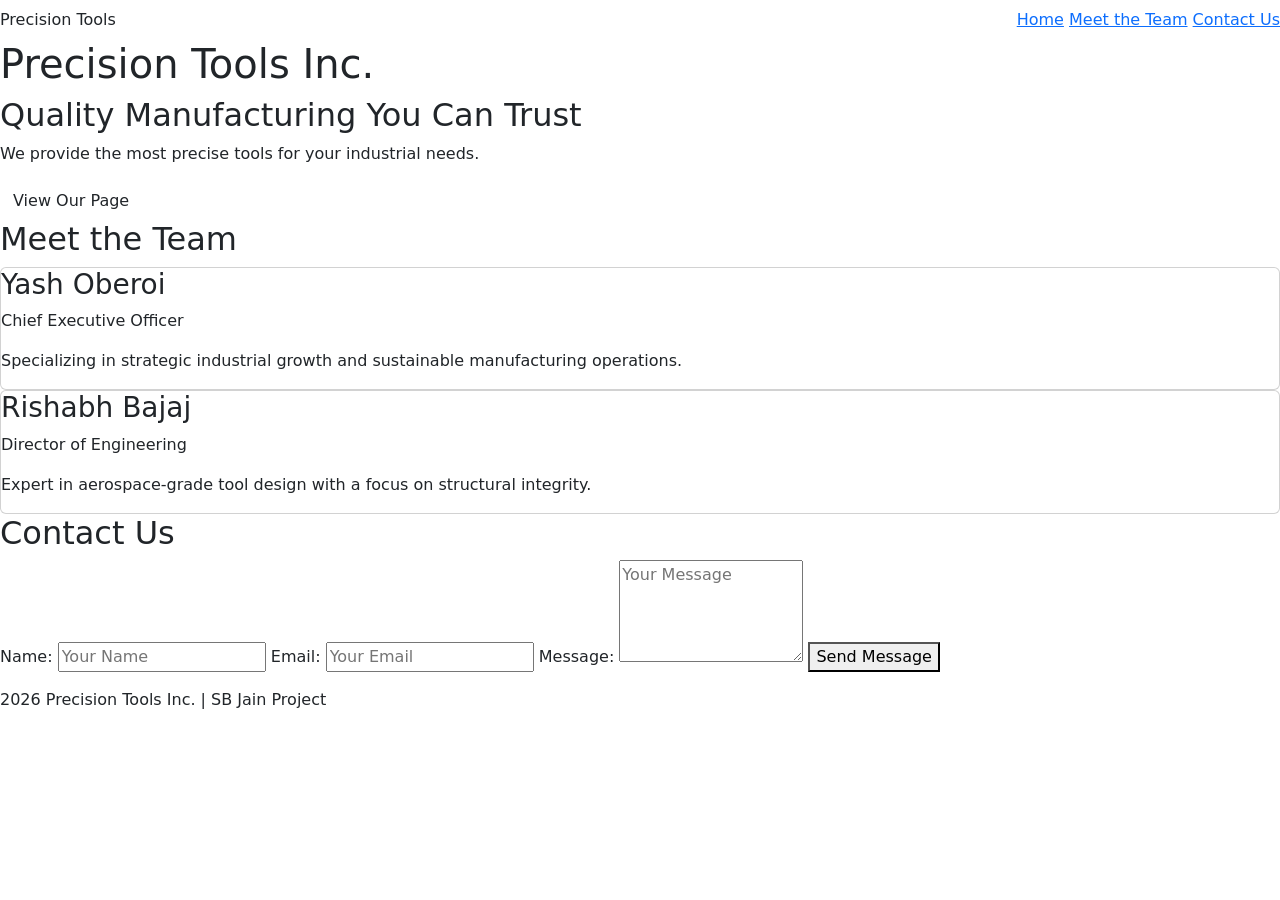
==== index.html @ 56012191 "Replace local stylesheet with Bootstrap CDN link" ====
<html>
<head>
    <title>Precision Tools Inc. | Home</title>
    <link href="https://cdn.jsdelivr.net/npm/bootstrap@5.3.0/dist/css/bootstrap.min.css" rel="stylesheet">
</head>
<body>
<nav class="navbar">
            <div class="logo">Precision Tools</div>
            <div class="links">
<a href="#home">Home</a>
            <a href="#team">Meet the Team</a>
            <a href="#contact">Contact Us</a>
            </div>
            </nav>
<section id="home" class="hero">
            <h1>Precision Tools Inc.</h1>
            <h2>Quality Manufacturing You Can Trust</h2>
<p>We provide the most precise tools for your industrial needs.</p>
            <a href="#contact" class="btn">View Our Page</a>
        </section>
<section id="team" class="team">
            <h2>Meet the Team</h2>
            <div class="card-container">
<div class="card">
                <h3>Yash Oberoi</h3>
                <p>Chief Executive Officer</p>
                <p>Specializing in strategic industrial growth and sustainable manufacturing operations.</p>
            </div>
<div class="card">
                <h3>Rishabh Bajaj</h3>
                <p>Director of Engineering</p>
                <p>Expert in aerospace-grade tool design with a focus on structural integrity.</p>
            </div>
</div>
        </section>
<section id="contact" class="contact">
            <h2>Contact Us</h2>
            <form class="contact-form">
<label for="text">Name:</label>
                <input type="text" placeholder="Your Name" required>
<label for="email">Email:</label>
                <input type="email" placeholder="Your Email" required>
<label for="message">Message:</label>
                <textarea placeholder="Your Message" rows="4"></textarea>
<button type="submit">Send Message</button>
            </form>
        </section>
<footer>
        <p>2026 Precision Tools Inc. | SB Jain Project</p>
    </footer>
</body>
</html>
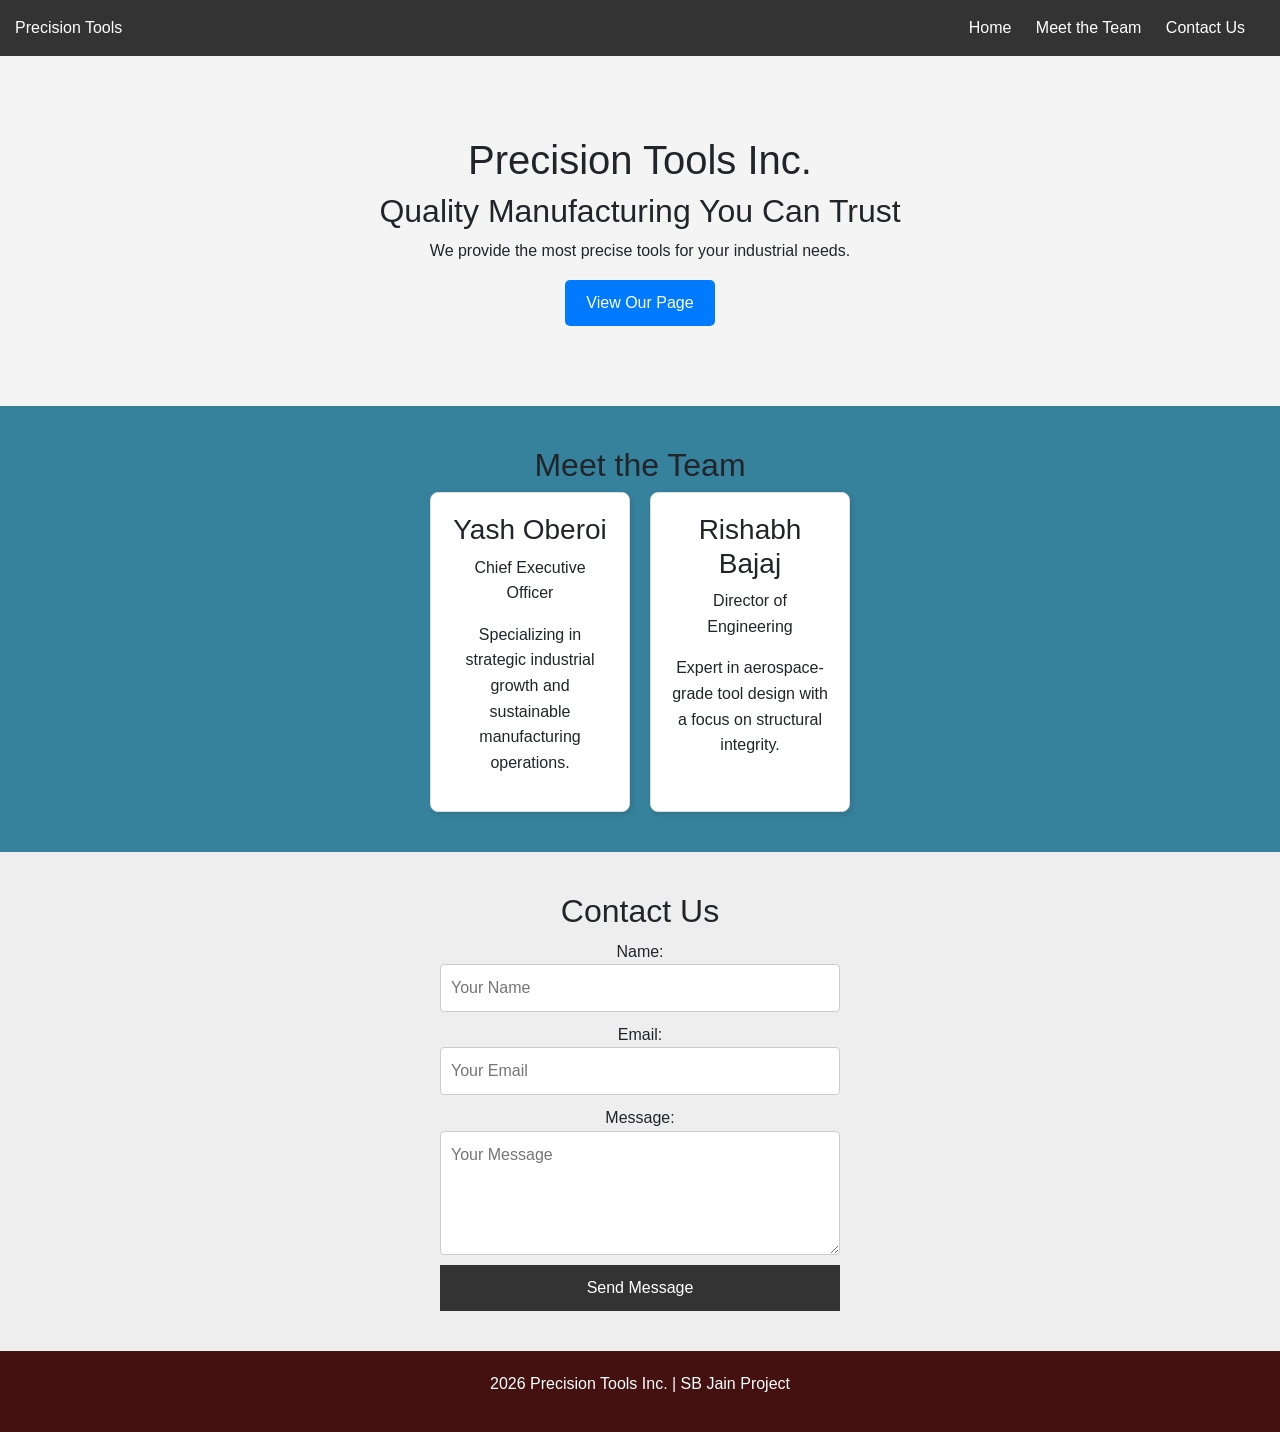
==== commit a12de3b5: "1st commit official" ====
--- a/index.html
+++ b/index.html
@@ -3,6 +3,7 @@
 <head>
     <title>Precision Tools Inc. | Home</title>
     <link href="https://cdn.jsdelivr.net/npm/bootstrap@5.3.0/dist/css/bootstrap.min.css" rel="stylesheet">
+    <link rel="stylesheet" href="style.css">
 </head>
 <body>
 <nav class="navbar">
--- a/style.css
+++ b/style.css
@@ -0,0 +1,184 @@
+body {
+    background-color: rgb(54, 129, 155);
+    margin: 0;
+    font-family: Arial, sans-serif;
+    line-height: 1.6;
+}
+.navbar {
+    background-color: #333;
+    padding: 15px;
+    position: sticky;
+    top: 0;
+    display: flex;
+    justify-content: space-between;
+    align-items: center;
+    color: white;
+    z-index: 100;
+}
+.navbar .links a {
+    color: white;
+    text-decoration: none;
+    margin-right: 20px;
+}
+
+
+.hero {
+    background-color: #f4f4f4;
+    padding: 80px 20px;
+    text-align: center;
+}
+
+.btn {
+    background-color: #007bff;
+    color: white;
+    padding: 10px 20px;
+    text-decoration: none;
+    border-radius: 5px;
+}
+
+.team {
+    padding: 40px;
+    text-align: center;
+}
+
+.card-container {
+    display: flex;
+    justify-content: center;
+    gap: 20px;
+}
+
+.card {
+    border: 1px solid #ddd;
+    padding: 20px;
+    width: 200px;
+    border-radius: 8px;
+    background-color: white;
+    box-shadow: 2px 2px 5px rgba(0,0,0,0.1);
+}
+
+.contact {
+    background-color: #eee;
+    padding: 40px;
+    text-align: center;
+}
+
+.contact-form {
+    max-width: 400px;
+    margin: 0 auto;
+}
+
+.contact-form input, .contact-form textarea {
+    width: 100%;
+    padding: 10px;
+    margin-bottom: 10px;
+    border: 1px solid #ccc;
+    border-radius: 4px;
+}
+
+.contact-form button {
+    background-color: #333;
+    color: white;
+    padding: 10px;
+    width: 100%;
+    border: none;
+    cursor: pointer;
+}
+
+footer {
+    text-align: center;
+    padding: 20px;
+    background-color: #441010;
+    color: white;
+}
+body {
+    background-color: rgb(54, 129, 155);
+    margin: 0;
+    font-family: Arial, sans-serif;
+    line-height: 1.6;
+}
+.navbar {
+    background-color: #333;
+    padding: 15px;
+    position: sticky;
+    top: 0;
+    display: flex;
+    justify-content: space-between;
+    align-items: center;
+    color: white;
+    z-index: 100;
+}
+.navbar .links a {
+    color: white;
+    text-decoration: none;
+    margin-right: 20px;
+}
+
+
+.hero {
+    background-color: #f4f4f4;
+    padding: 80px 20px;
+    text-align: center;
+}
+
+.btn {
+    background-color: #007bff;
+    color: white;
+    padding: 10px 20px;
+    text-decoration: none;
+    border-radius: 5px;
+}
+
+.team {
+    padding: 40px;
+    text-align: center;
+}
+
+.card-container {
+    display: flex;
+    justify-content: center;
+    gap: 20px;
+}
+
+.card {
+    border: 1px solid #ddd;
+    padding: 20px;
+    width: 200px;
+    border-radius: 8px;
+    background-color: white;
+    box-shadow: 2px 2px 5px rgba(0,0,0,0.1);
+}
+
+.contact {
+    background-color: #eee;
+    padding: 40px;
+    text-align: center;
+}
+
+.contact-form {
+    max-width: 400px;
+    margin: 0 auto;
+}
+
+.contact-form input, .contact-form textarea {
+    width: 100%;
+    padding: 10px;
+    margin-bottom: 10px;
+    border: 1px solid #ccc;
+    border-radius: 4px;
+}
+
+.contact-form button {
+    background-color: #333;
+    color: white;
+    padding: 10px;
+    width: 100%;
+    border: none;
+    cursor: pointer;
+}
+
+footer {
+    text-align: center;
+    padding: 20px;
+    background-color: #441010;
+    color: white;
+}
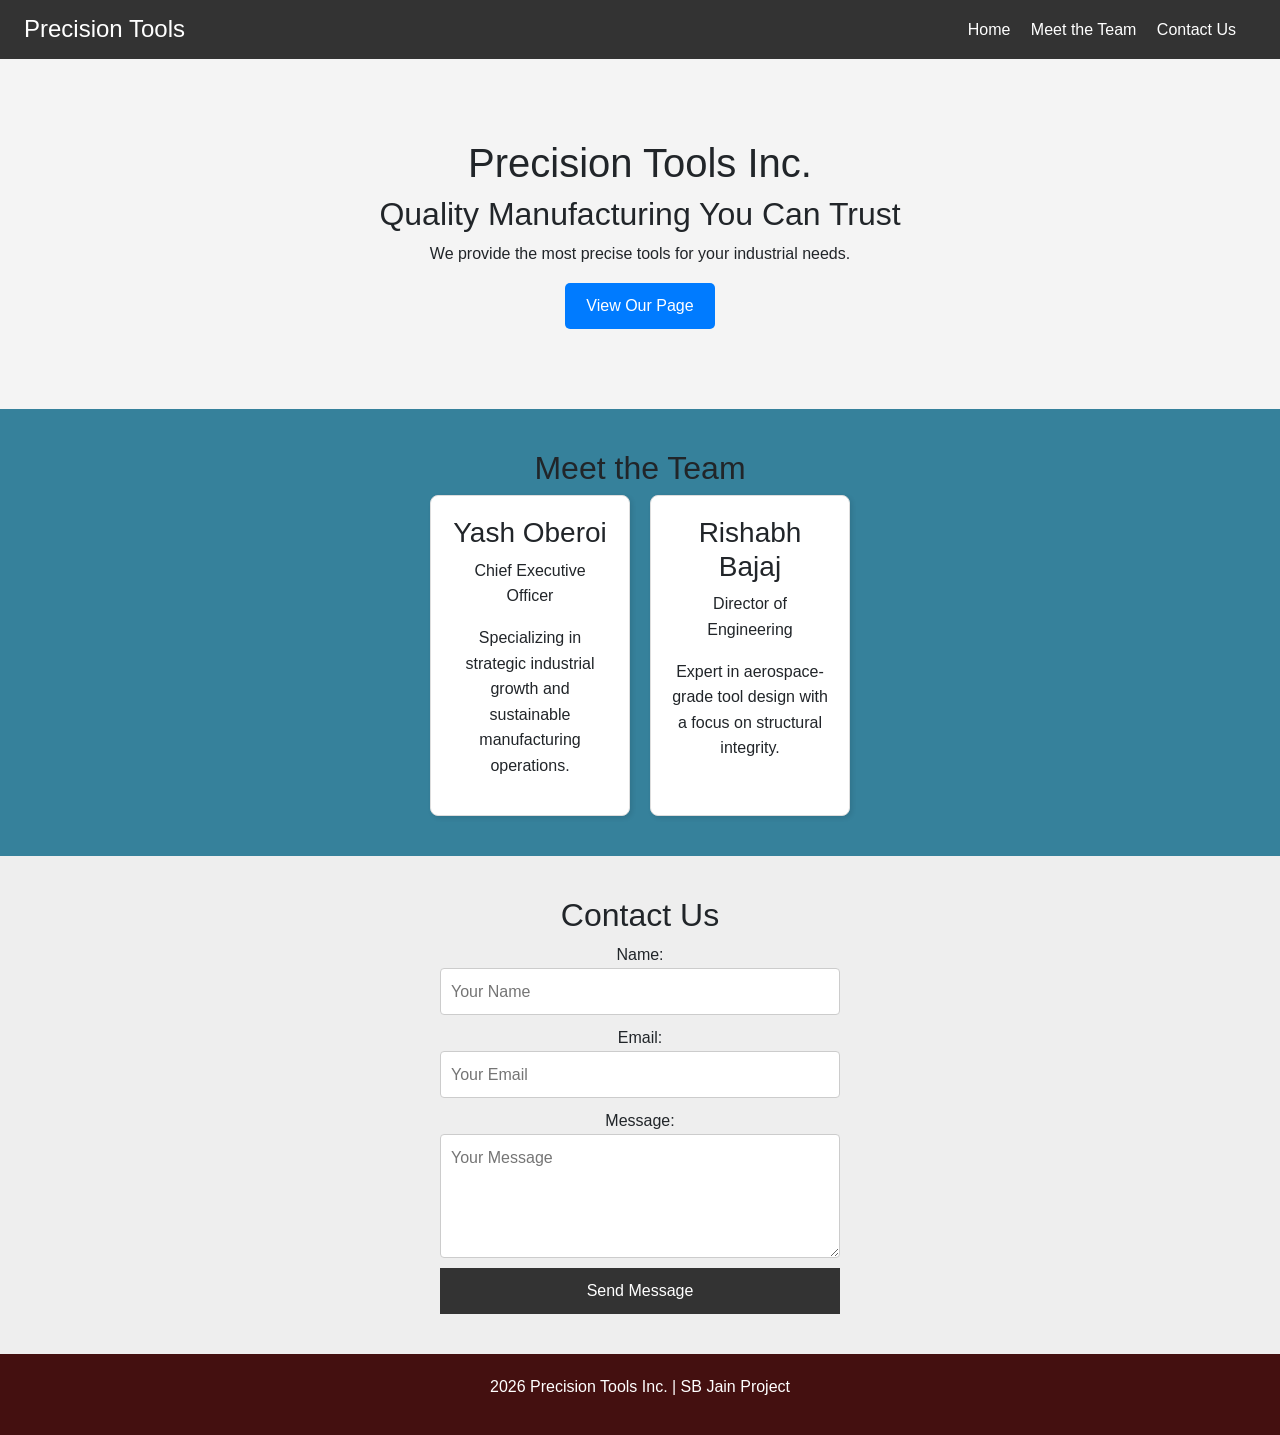
==== commit bea2121e: "Revamp navbar with Bootstrap classes and styles" ====
--- a/index.html
+++ b/index.html
@@ -6,14 +6,14 @@
     <link rel="stylesheet" href="style.css">
 </head>
 <body>
-<nav class="navbar">
-            <div class="logo">Precision Tools</div>
-            <div class="links">
-<a href="#home">Home</a>
-            <a href="#team">Meet the Team</a>
-            <a href="#contact">Contact Us</a>
-            </div>
-            </nav>
+<nav class="navbar d-flex justify-content-between align-items-center px-4">
+        <div class="logo h4 mb-0">Precision Tools</div>
+        <div class="links">
+            <a href="#home" class="text-white text-decoration-none me-3">Home</a>
+            <a href="#team" class="text-white text-decoration-none me-3">Meet the Team</a>
+            <a href="#contact" class="text-white text-decoration-none">Contact Us</a>
+        </div>
+    </nav>
 <section id="home" class="hero">
             <h1>Precision Tools Inc.</h1>
             <h2>Quality Manufacturing You Can Trust</h2>
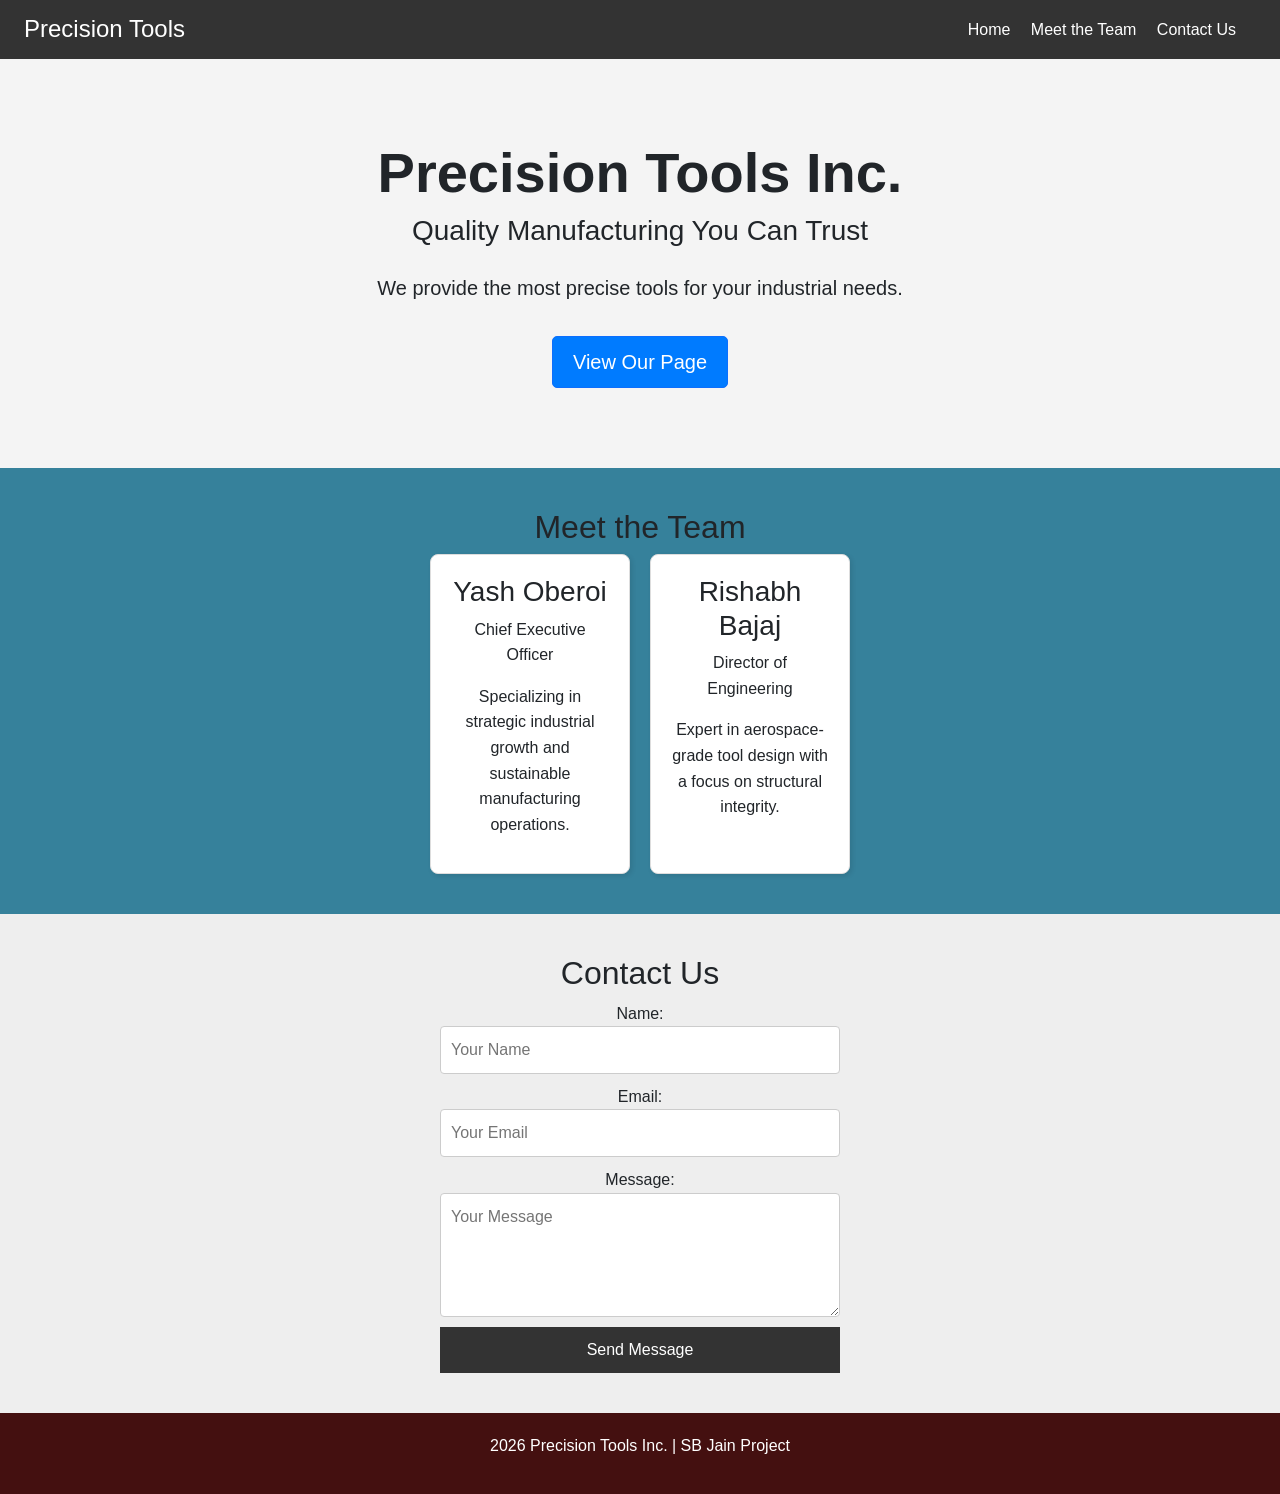
==== commit 72e57cbf: "Enhance hero section with improved styling and classes" ====
--- a/index.html
+++ b/index.html
@@ -14,12 +14,13 @@
             <a href="#contact" class="text-white text-decoration-none">Contact Us</a>
         </div>
     </nav>
-<section id="home" class="hero">
-            <h1>Precision Tools Inc.</h1>
-            <h2>Quality Manufacturing You Can Trust</h2>
-<p>We provide the most precise tools for your industrial needs.</p>
-            <a href="#contact" class="btn">View Our Page</a>
-        </section>
+<section id="home" class="hero container-fluid d-flex flex-column align-items-center justify-content-center">
+        <h1 class="display-4 fw-bold">Precision Tools Inc.</h1>
+        <h2 class="h3 mb-4">Quality Manufacturing You Can Trust</h2>
+        <p class="lead">We provide the most precise tools for your industrial needs.</p>
+        <a href="#contact" class="btn btn-primary btn-lg mt-3">View Our Page</a>
+    </section>
+
 <section id="team" class="team">
             <h2>Meet the Team</h2>
             <div class="card-container">
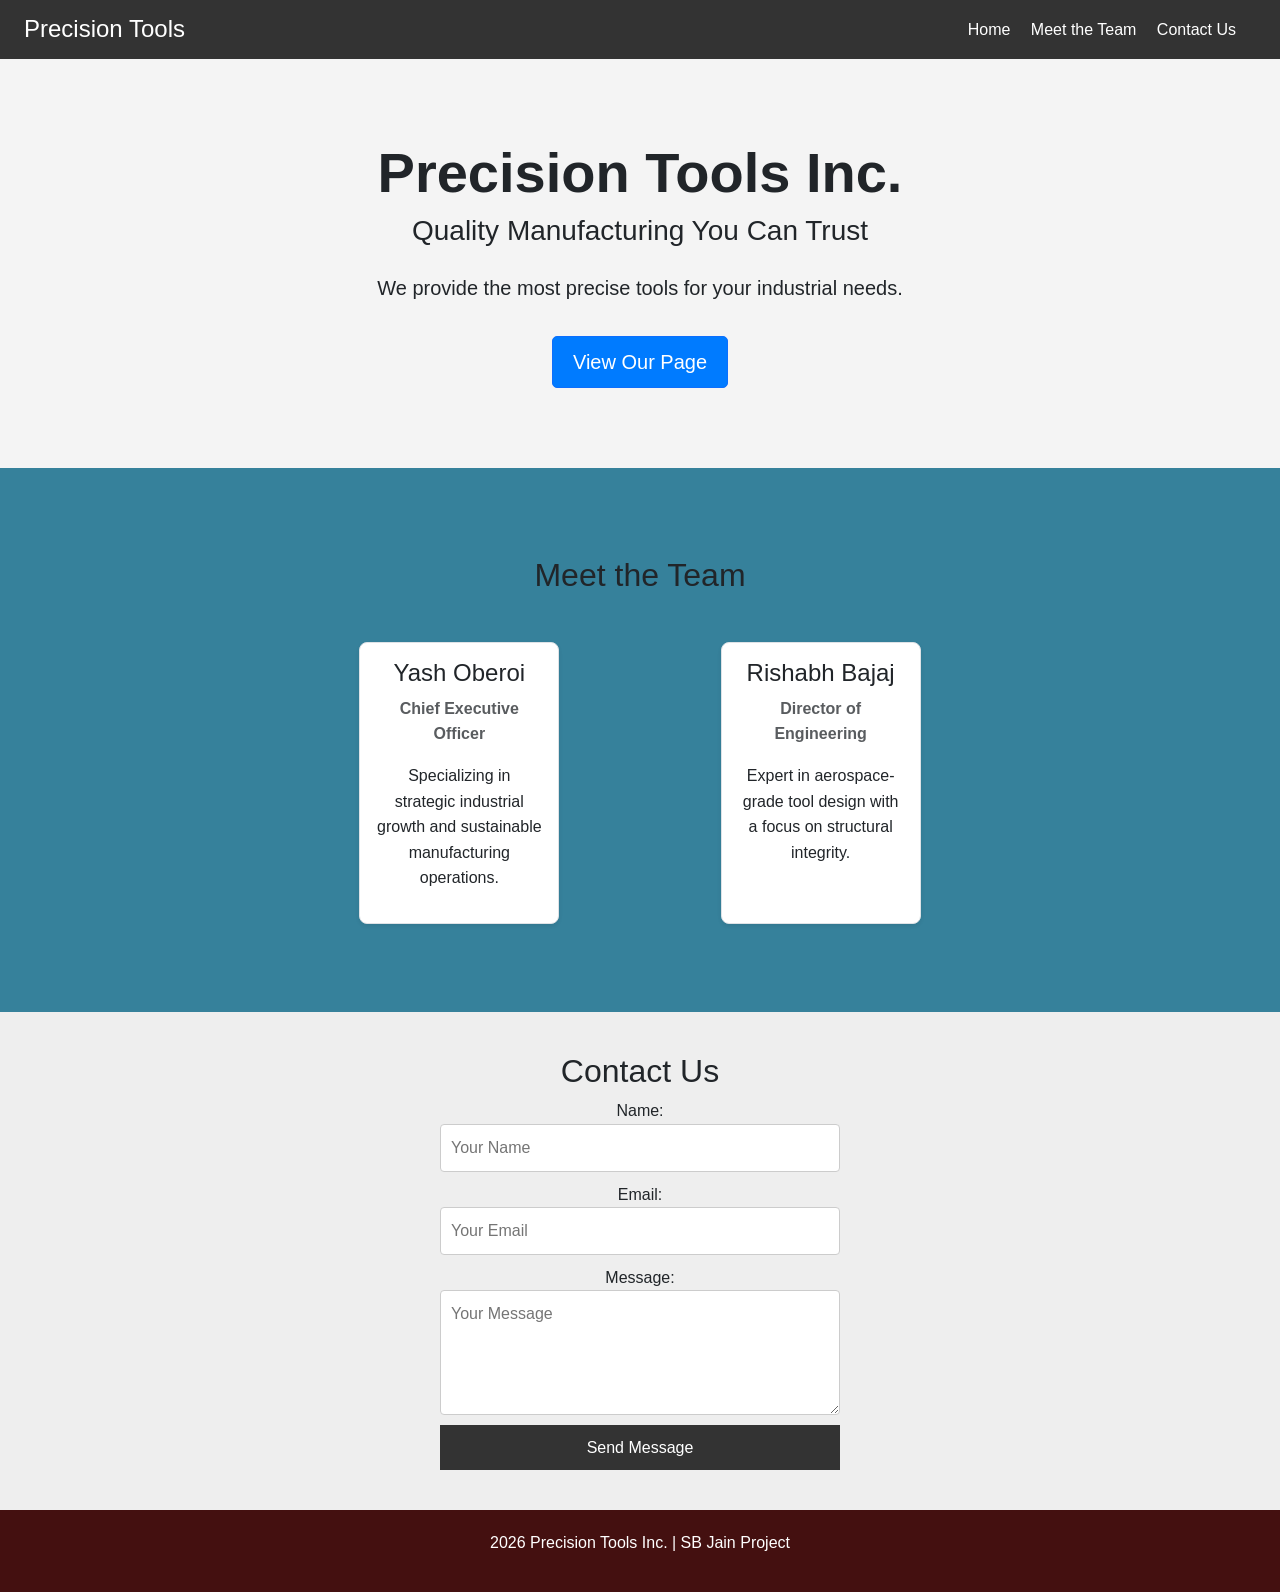
==== commit 887b8235: "Refactor team section with Bootstrap classes" ====
--- a/index.html
+++ b/index.html
@@ -21,21 +21,25 @@
         <a href="#contact" class="btn btn-primary btn-lg mt-3">View Our Page</a>
     </section>
 
-<section id="team" class="team">
-            <h2>Meet the Team</h2>
-            <div class="card-container">
-<div class="card">
-                <h3>Yash Oberoi</h3>
-                <p>Chief Executive Officer</p>
-                <p>Specializing in strategic industrial growth and sustainable manufacturing operations.</p>
+<section id="team" class="team container my-5">
+        <h2 class="mb-5">Meet the Team</h2>
+        <div class="row g-4 justify-content-center">
+            <div class="col-md-4 d-flex justify-content-center">
+                <div class="card h-100 shadow-sm border p-3">
+                    <h3 class="h4">Yash Oberoi</h3>
+                    <p class="text-muted fw-bold">Chief Executive Officer</p>
+                    <p>Specializing in strategic industrial growth and sustainable manufacturing operations.</p>
+                </div>
             </div>
-<div class="card">
-                <h3>Rishabh Bajaj</h3>
-                <p>Director of Engineering</p>
-                <p>Expert in aerospace-grade tool design with a focus on structural integrity.</p>
+            <div class="col-md-4 d-flex justify-content-center">
+                <div class="card h-100 shadow-sm border p-3">
+                    <h3 class="h4">Rishabh Bajaj</h3>
+                    <p class="text-muted fw-bold">Director of Engineering</p>
+                    <p>Expert in aerospace-grade tool design with a focus on structural integrity.</p>
+                </div>
             </div>
-</div>
-        </section>
+        </div>
+    </section>
 <section id="contact" class="contact">
             <h2>Contact Us</h2>
             <form class="contact-form">
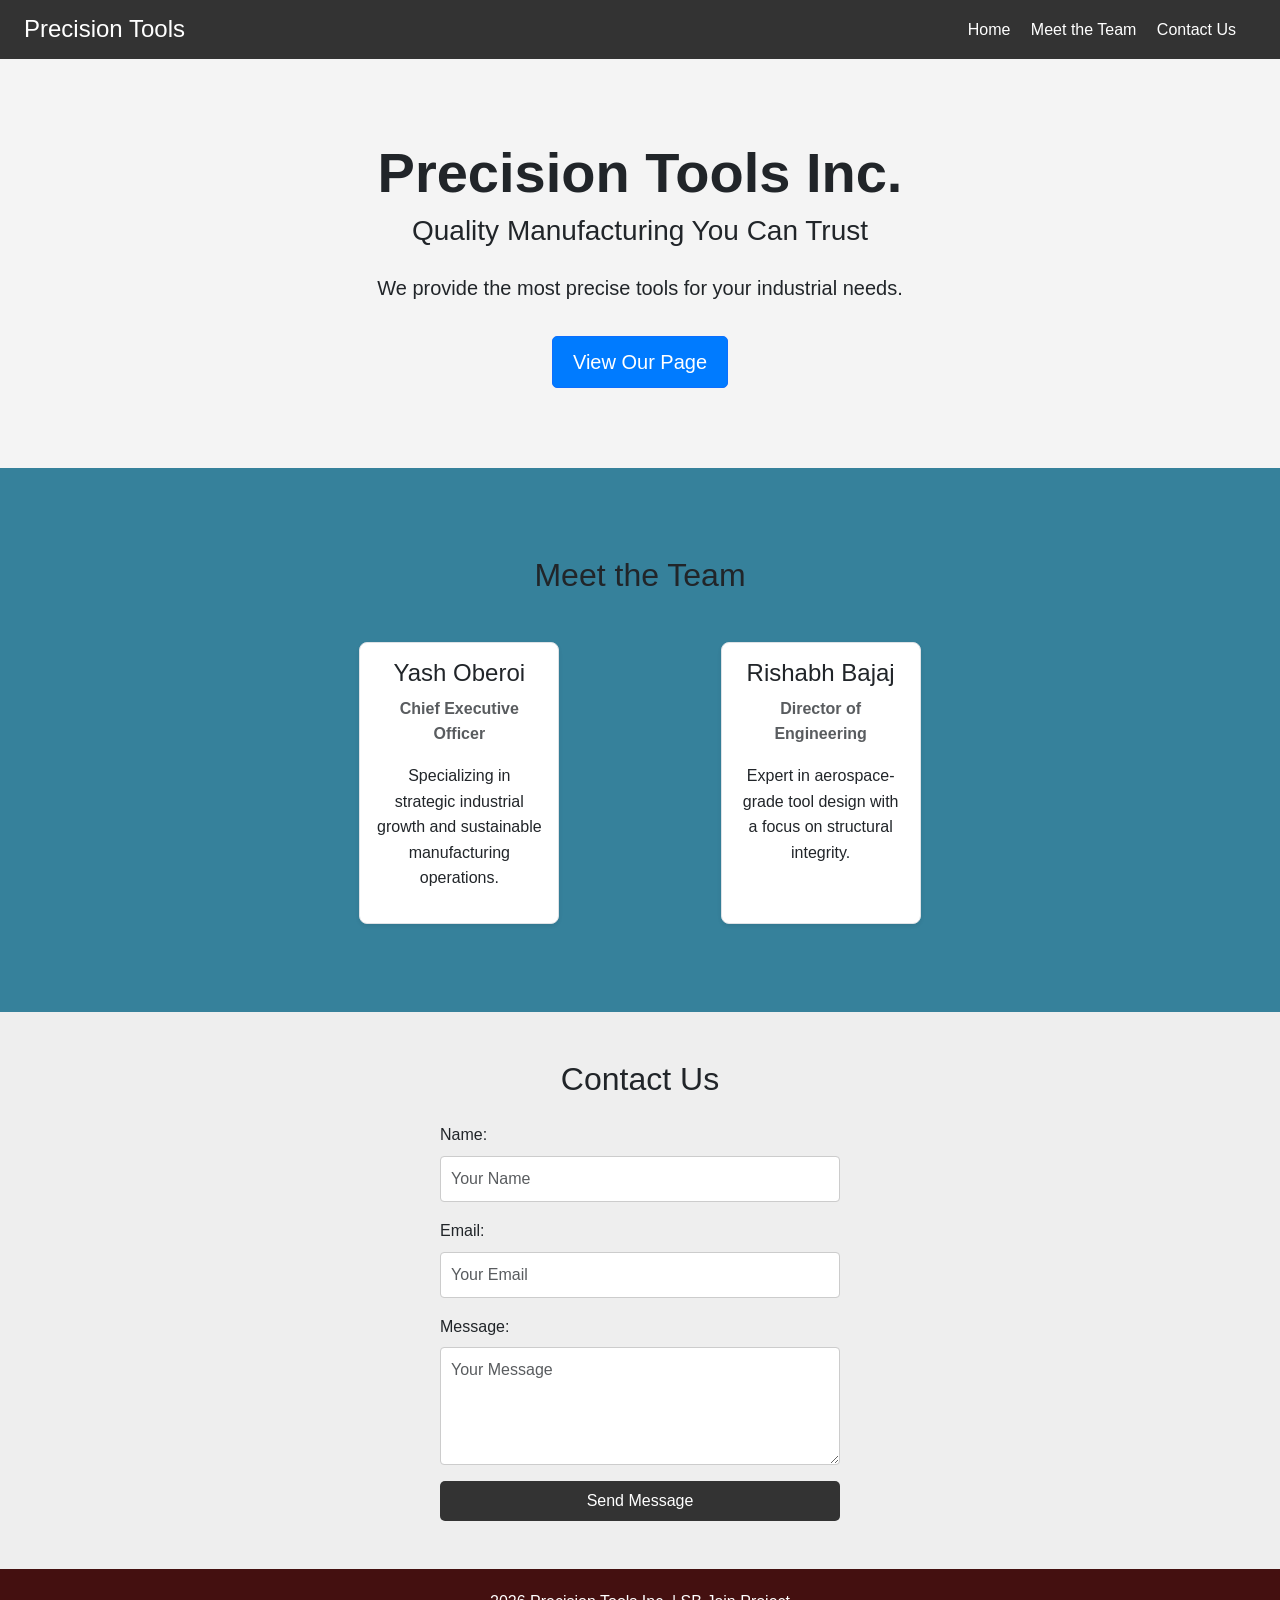
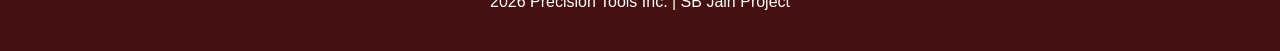
==== commit 2e66d7a4: "Revamp contact section with Bootstrap styling" ====
--- a/index.html
+++ b/index.html
@@ -40,18 +40,26 @@
             </div>
         </div>
     </section>
-<section id="contact" class="contact">
-            <h2>Contact Us</h2>
-            <form class="contact-form">
-<label for="text">Name:</label>
-                <input type="text" placeholder="Your Name" required>
-<label for="email">Email:</label>
-                <input type="email" placeholder="Your Email" required>
-<label for="message">Message:</label>
-                <textarea placeholder="Your Message" rows="4"></textarea>
-<button type="submit">Send Message</button>
+<section id="contact" class="contact container-fluid py-5">
+        <h2 class="mb-4">Contact Us</h2>
+        <div class="container">
+            <form class="contact-form mx-auto text-start" style="max-width: 400px;">
+                <div class="mb-3">
+                    <label for="name" class="form-label">Name:</label>
+                    <input type="text" id="name" class="form-control" placeholder="Your Name" required>
+                </div>
+                <div class="mb-3">
+                    <label for="email" class="form-label">Email:</label>
+                    <input type="email" id="email" class="form-control" placeholder="Your Email" required>
+                </div>
+                <div class="mb-3">
+                    <label for="message" class="form-label">Message:</label>
+                    <textarea id="message" class="form-control" placeholder="Your Message" rows="4"></textarea>
+                </div>
+                <button type="submit" class="btn btn-dark w-100 py-2">Send Message</button>
             </form>
-        </section>
+        </div>
+    </section>
 <footer>
         <p>2026 Precision Tools Inc. | SB Jain Project</p>
     </footer>
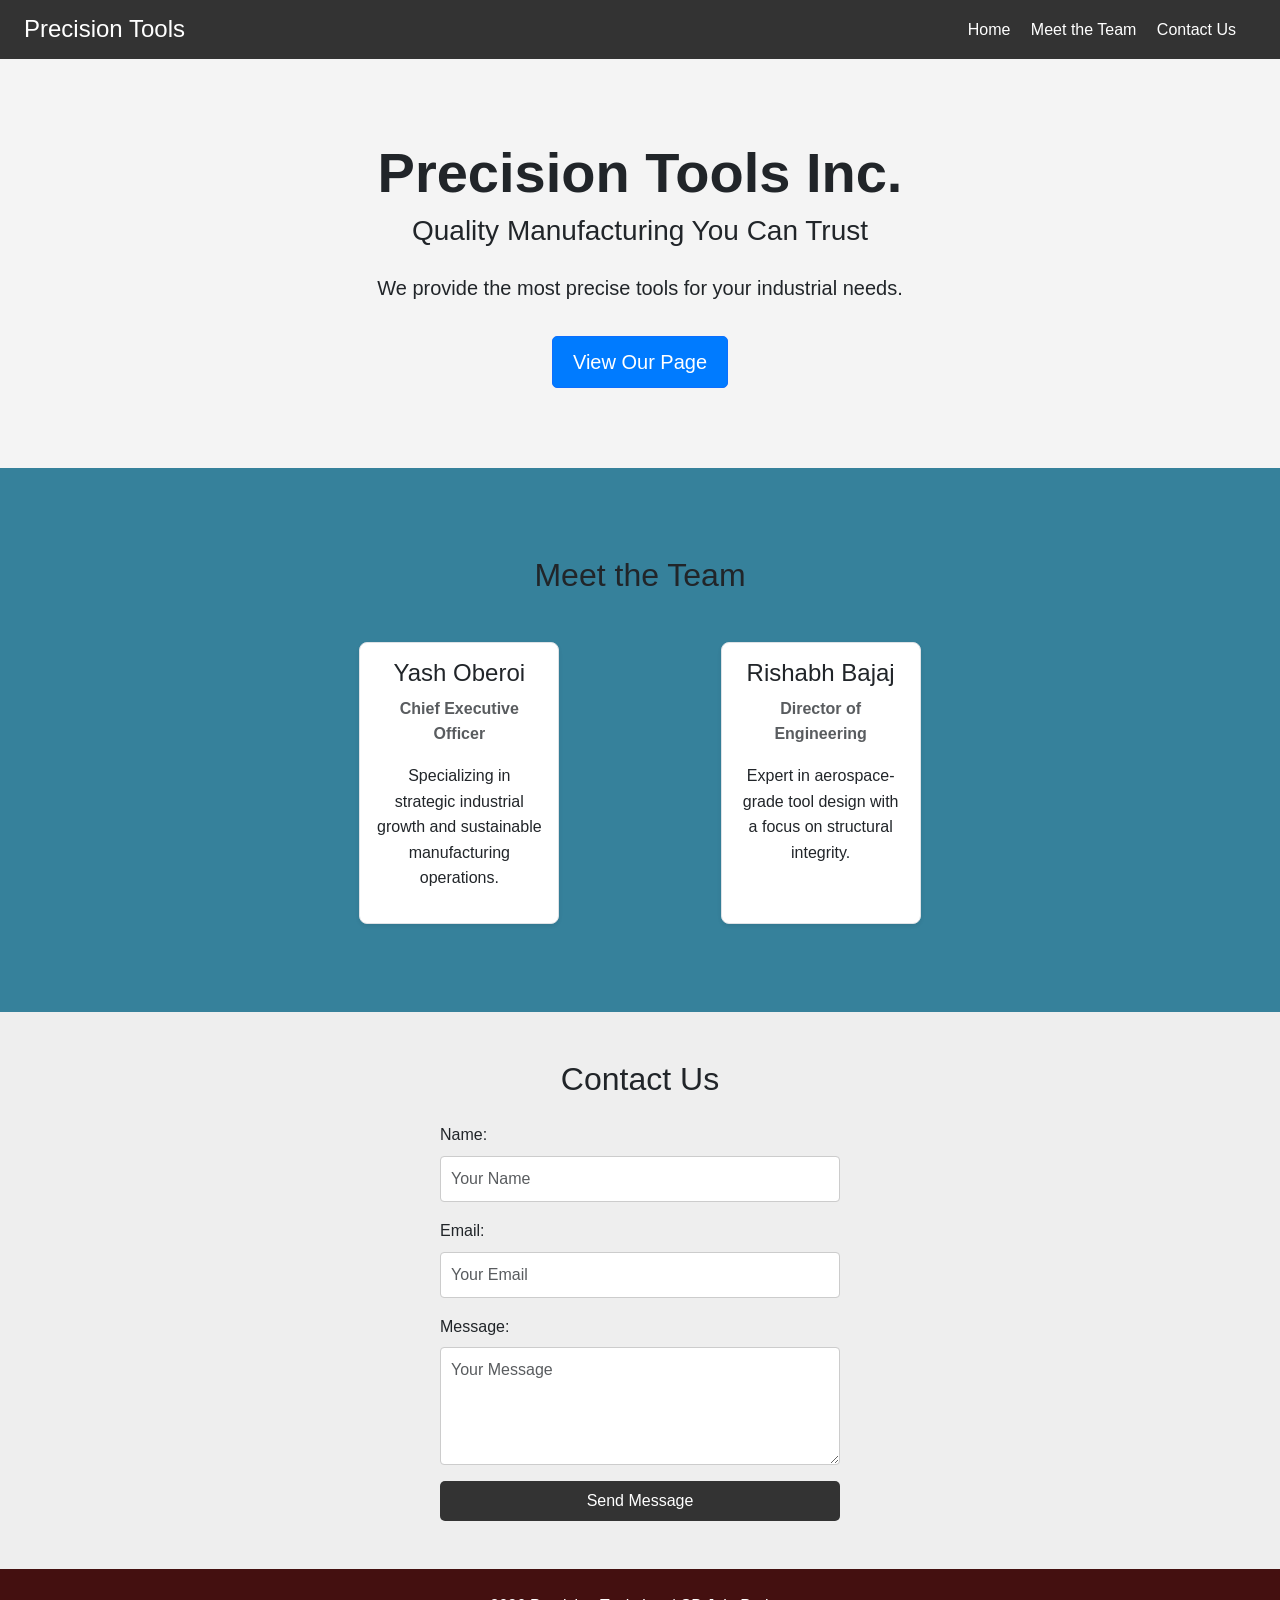
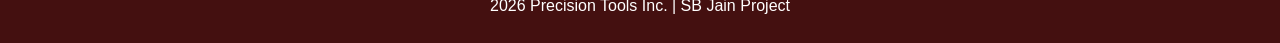
==== commit ff13f84f: "Update footer and include Bootstrap script" ====
--- a/index.html
+++ b/index.html
@@ -60,8 +60,10 @@
             </form>
         </div>
     </section>
-<footer>
-        <p>2026 Precision Tools Inc. | SB Jain Project</p>
+<footer class="py-4">
+        <p class="mb-0">2026 Precision Tools Inc. | SB Jain Project</p>
     </footer>
+
+    <script src="https://cdn.jsdelivr.net/npm/bootstrap@5.3.0/dist/js/bootstrap.bundle.min.js"></script>
 </body>
 </html>
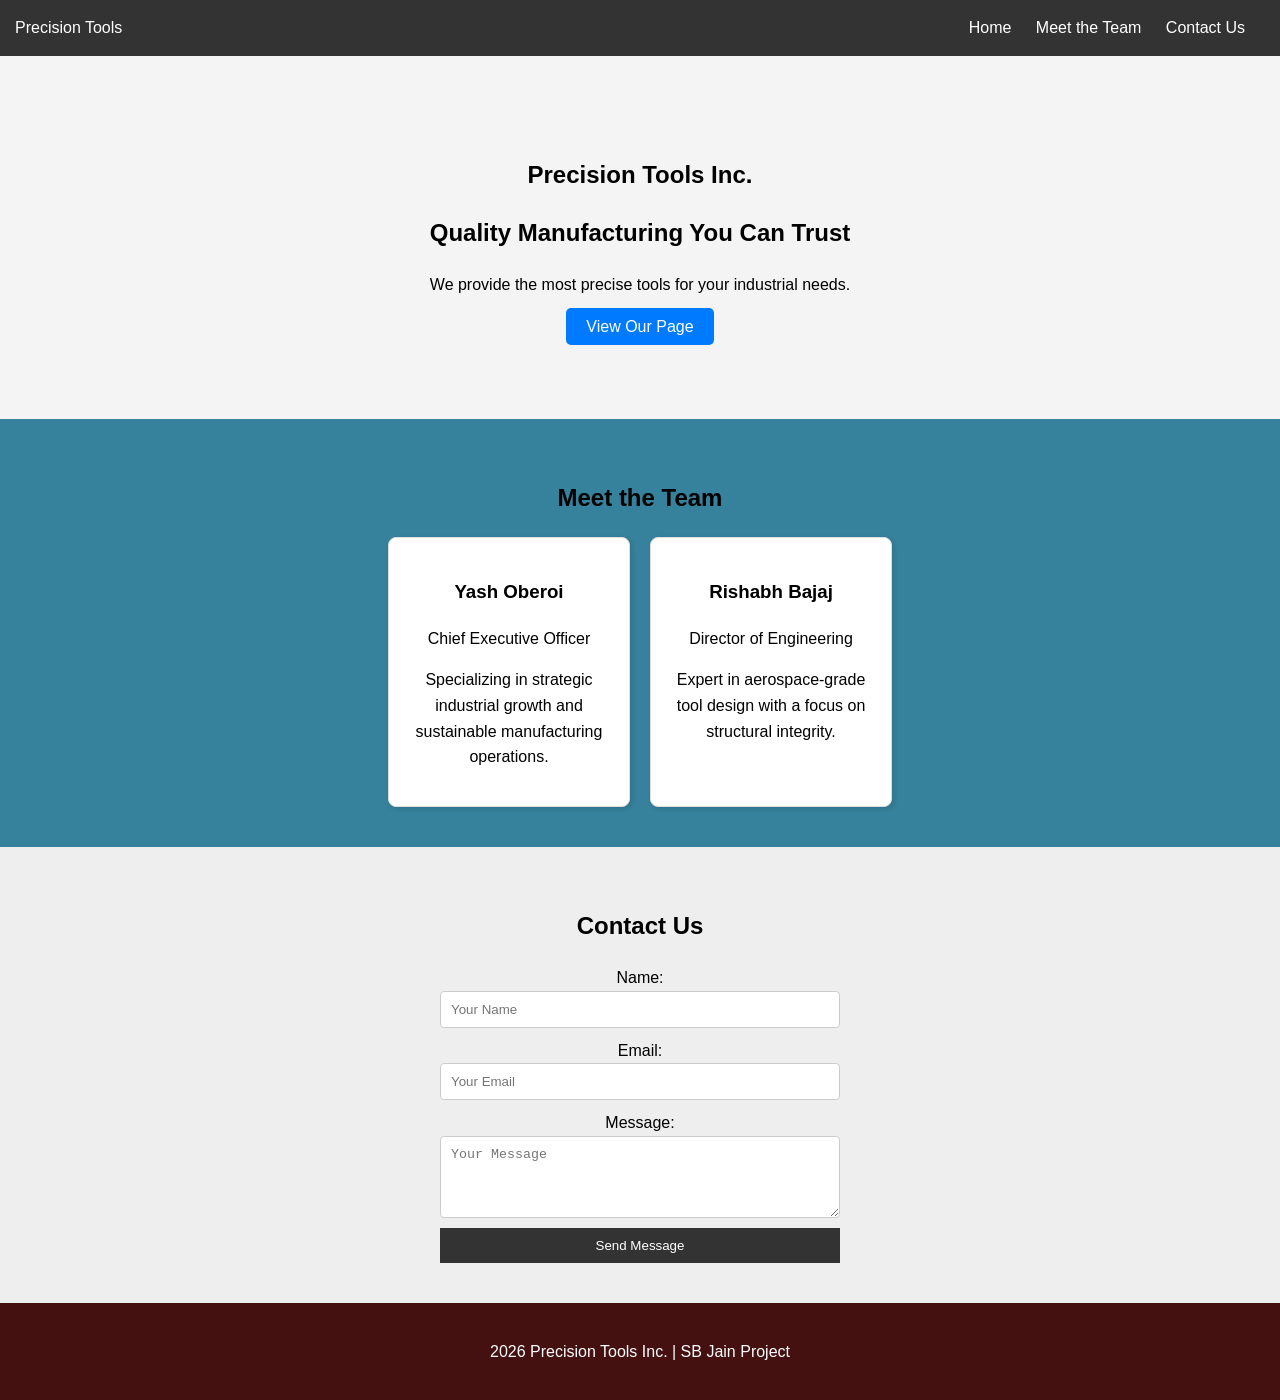
==== commit fd57878a: "Mode 3 Submission: Integrated Bootstrap Carousel and Interactive Elements." ====
--- a/index.html
+++ b/index.html
@@ -1,69 +1,52 @@
-
 <html>
 <head>
     <title>Precision Tools Inc. | Home</title>
-    <link href="https://cdn.jsdelivr.net/npm/bootstrap@5.3.0/dist/css/bootstrap.min.css" rel="stylesheet">
     <link rel="stylesheet" href="style.css">
 </head>
 <body>
-<nav class="navbar d-flex justify-content-between align-items-center px-4">
-        <div class="logo h4 mb-0">Precision Tools</div>
-        <div class="links">
-            <a href="#home" class="text-white text-decoration-none me-3">Home</a>
-            <a href="#team" class="text-white text-decoration-none me-3">Meet the Team</a>
-            <a href="#contact" class="text-white text-decoration-none">Contact Us</a>
-        </div>
-    </nav>
-<section id="home" class="hero container-fluid d-flex flex-column align-items-center justify-content-center">
-        <h1 class="display-4 fw-bold">Precision Tools Inc.</h1>
-        <h2 class="h3 mb-4">Quality Manufacturing You Can Trust</h2>
-        <p class="lead">We provide the most precise tools for your industrial needs.</p>
-        <a href="#contact" class="btn btn-primary btn-lg mt-3">View Our Page</a>
-    </section>
-
-<section id="team" class="team container my-5">
-        <h2 class="mb-5">Meet the Team</h2>
-        <div class="row g-4 justify-content-center">
-            <div class="col-md-4 d-flex justify-content-center">
-                <div class="card h-100 shadow-sm border p-3">
-                    <h3 class="h4">Yash Oberoi</h3>
-                    <p class="text-muted fw-bold">Chief Executive Officer</p>
-                    <p>Specializing in strategic industrial growth and sustainable manufacturing operations.</p>
-                </div>
+<nav class="navbar">
+            <div class="logo">Precision Tools</div>
+            <div class="links">
+<a href="#home">Home</a>
+            <a href="#team">Meet the Team</a>
+            <a href="#contact">Contact Us</a>
             </div>
-            <div class="col-md-4 d-flex justify-content-center">
-                <div class="card h-100 shadow-sm border p-3">
-                    <h3 class="h4">Rishabh Bajaj</h3>
-                    <p class="text-muted fw-bold">Director of Engineering</p>
-                    <p>Expert in aerospace-grade tool design with a focus on structural integrity.</p>
-                </div>
+            </nav>
+<section id="home" class="hero">
+            <h1>Precision Tools Inc.</h1>
+            <h2>Quality Manufacturing You Can Trust</h2>
+<p>We provide the most precise tools for your industrial needs.</p>
+            <a href="bootstrap.html" class="btn">View Our Page</a> 
+        </section>
+<section id="team" class="team">
+            <h2>Meet the Team</h2>
+            <div class="card-container">
+<div class="card">
+                <h3>Yash Oberoi</h3>
+                <p>Chief Executive Officer</p>
+                <p>Specializing in strategic industrial growth and sustainable manufacturing operations.</p>
             </div>
-        </div>
-    </section>
-<section id="contact" class="contact container-fluid py-5">
-        <h2 class="mb-4">Contact Us</h2>
-        <div class="container">
-            <form class="contact-form mx-auto text-start" style="max-width: 400px;">
-                <div class="mb-3">
-                    <label for="name" class="form-label">Name:</label>
-                    <input type="text" id="name" class="form-control" placeholder="Your Name" required>
-                </div>
-                <div class="mb-3">
-                    <label for="email" class="form-label">Email:</label>
-                    <input type="email" id="email" class="form-control" placeholder="Your Email" required>
-                </div>
-                <div class="mb-3">
-                    <label for="message" class="form-label">Message:</label>
-                    <textarea id="message" class="form-control" placeholder="Your Message" rows="4"></textarea>
-                </div>
-                <button type="submit" class="btn btn-dark w-100 py-2">Send Message</button>
+<div class="card">
+                <h3>Rishabh Bajaj</h3>
+                <p>Director of Engineering</p>
+                <p>Expert in aerospace-grade tool design with a focus on structural integrity.</p>
+            </div>
+</div>
+        </section>
+<section id="contact" class="contact">
+            <h2>Contact Us</h2>
+            <form class="contact-form">
+<label for="text">Name:</label>
+                <input type="text" placeholder="Your Name" required>
+<label for="email">Email:</label>
+                <input type="email" placeholder="Your Email" required>
+<label for="message">Message:</label>
+                <textarea placeholder="Your Message" rows="4"></textarea>
+<button type="submit">Send Message</button>
             </form>
-        </div>
-    </section>
-<footer class="py-4">
-        <p class="mb-0">2026 Precision Tools Inc. | SB Jain Project</p>
+        </section>
+<footer>
+        <p>2026 Precision Tools Inc. | SB Jain Project</p>
     </footer>
-
-    <script src="https://cdn.jsdelivr.net/npm/bootstrap@5.3.0/dist/js/bootstrap.bundle.min.js"></script>
 </body>
 </html>
